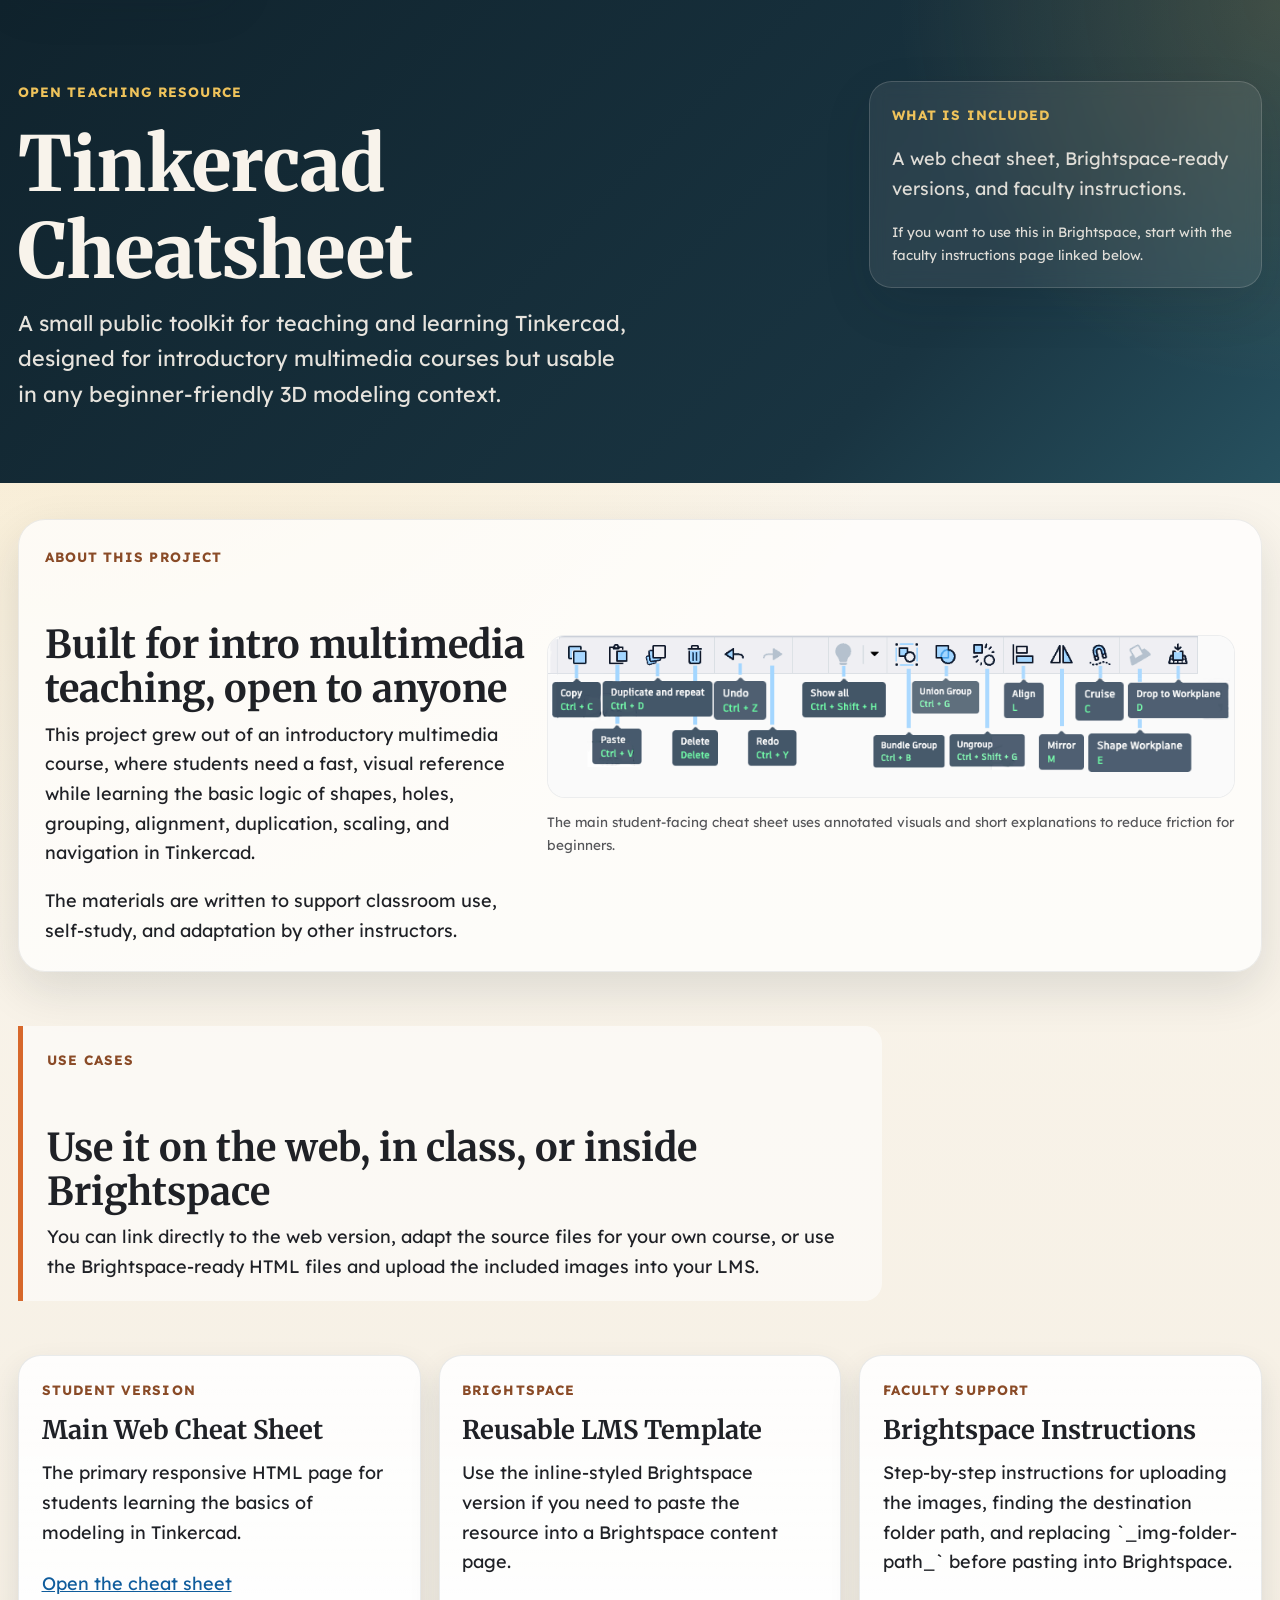
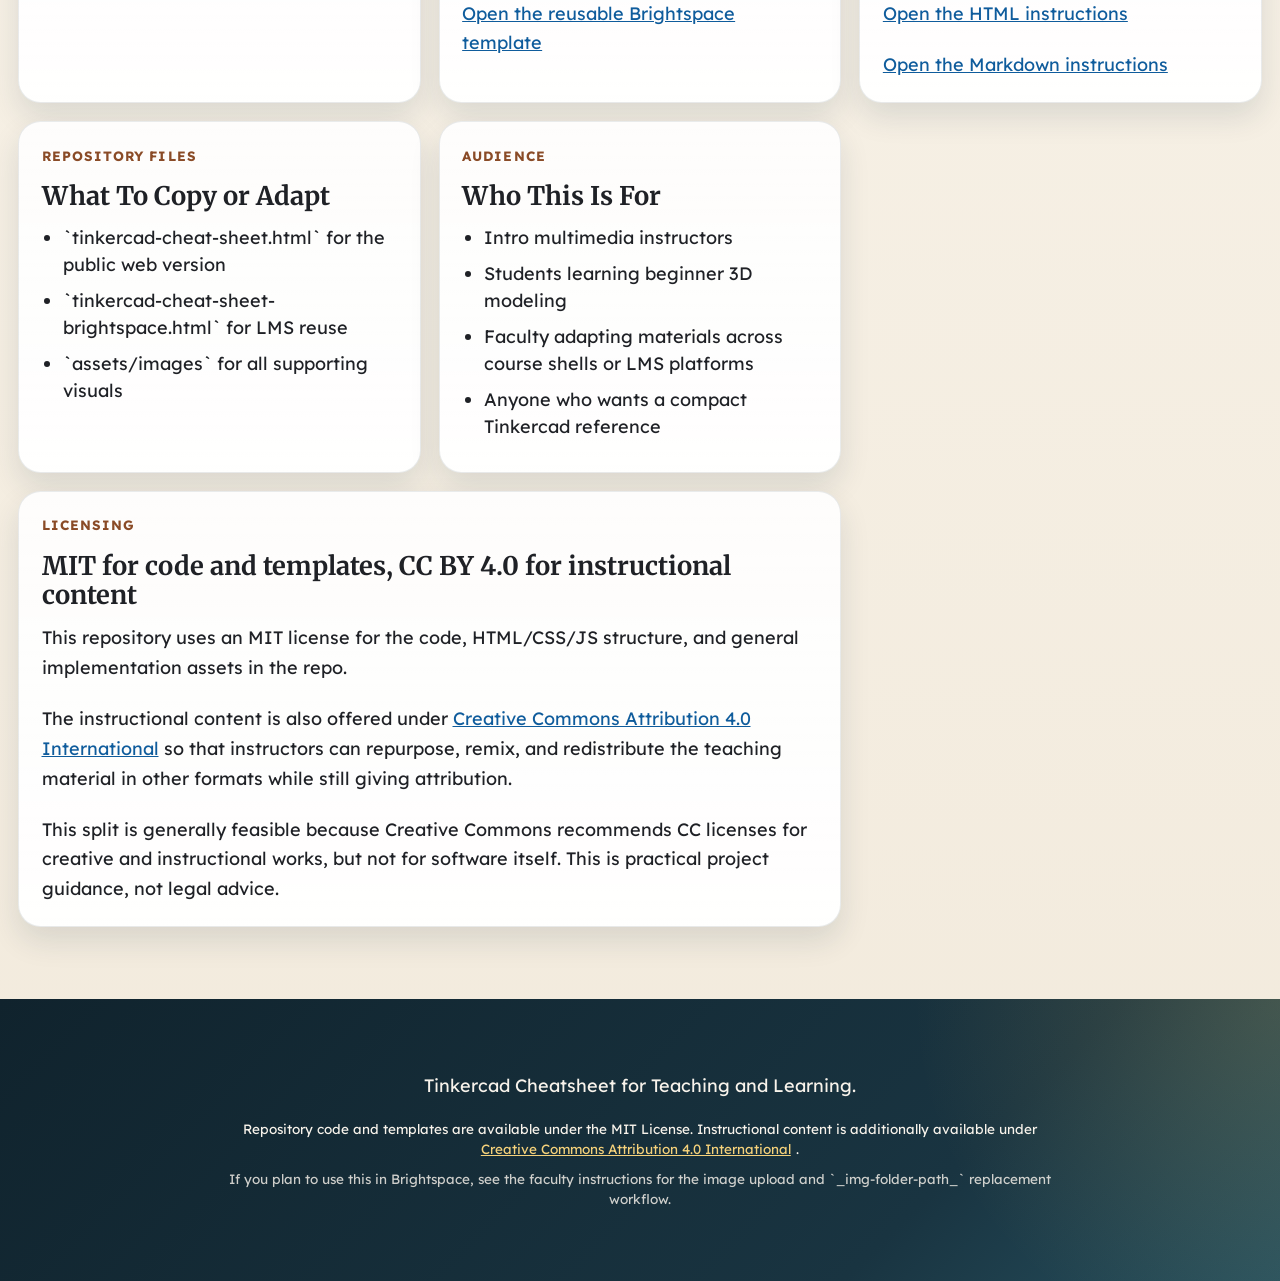
==== index.html @ 327bbe64 "added index and readme explaining the repo" ====
<!doctype html>
<html lang="en">
  <head>
    <meta charset="utf-8" />
    <meta name="viewport" content="width=device-width, initial-scale=1" />
    <title>Tinkercad Cheatsheet for Teaching and Learning</title>
    <meta
      name="description"
      content="A public Tinkercad teaching kit with a student-facing cheat sheet, Brightspace-ready versions, and faculty instructions."
    />
    <link rel="stylesheet" href="./assets/tinkercad-base.css" />
    <link rel="stylesheet" href="./assets/tinkercad-cheat-sheet.css" />
  </head>
  <body>
    <a class="skip-link" href="#main">Skip to main content</a>

    <header class="section section-header hero">
      <div class="container hero-layout">
        <div class="hero-copy">
          <p class="eyebrow">Open Teaching Resource</p>
          <h1>Tinkercad Cheatsheet</h1>
          <p class="hero-text">
            A small public toolkit for teaching and learning Tinkercad, designed for introductory
            multimedia courses but usable in any beginner-friendly 3D modeling context.
          </p>
        </div>

        <aside class="hero-note">
          <p class="note-label">What Is Included</p>
          <p class="platform-note">A web cheat sheet, Brightspace-ready versions, and faculty instructions.</p>
          <p class="note-small">
            If you want to use this in Brightspace, start with the faculty instructions page linked
            below.
          </p>
        </aside>
      </div>
    </header>

    <main id="main" class="section section-main">
      <div class="container">
        <section class="toolbar-card" aria-labelledby="aboutHeading">
          <div class="toolbar-copy">
            <p class="card-kicker">About This Project</p>
            <h2 id="aboutHeading">Built for intro multimedia teaching, open to anyone</h2>
            <p>
              This project grew out of an introductory multimedia course, where students need a
              fast, visual reference while learning the basic logic of shapes, holes, grouping,
              alignment, duplication, scaling, and navigation in Tinkercad.
            </p>
            <p>
              The materials are written to support classroom use, self-study, and adaptation by
              other instructors.
            </p>
          </div>
          <figure class="toolbar-figure">
            <img
              src="./assets/images/tinkercad-menu.png"
              alt="Annotated Tinkercad toolbar image used in the cheat sheet."
            />
            <figcaption>
              The main student-facing cheat sheet uses annotated visuals and short explanations to
              reduce friction for beginners.
            </figcaption>
          </figure>
        </section>

        <section class="section-intro">
          <div class="intro-panel">
            <p class="card-kicker">Use Cases</p>
            <h2>Use it on the web, in class, or inside Brightspace</h2>
            <p>
              You can link directly to the web version, adapt the source files for your own course,
              or use the Brightspace-ready HTML files and upload the included images into your LMS.
            </p>
          </div>
        </section>

        <section class="cards" aria-label="Project resources">
          <article class="card">
            <p class="card-kicker">Student Version</p>
            <h3>Main Web Cheat Sheet</h3>
            <p>
              The primary responsive HTML page for students learning the basics of modeling in
              Tinkercad.
            </p>
            <p><a href="./tinkercad-cheat-sheet.html">Open the cheat sheet</a></p>
          </article>

          <article class="card">
            <p class="card-kicker">Brightspace</p>
            <h3>Reusable LMS Template</h3>
            <p>
              Use the inline-styled Brightspace version if you need to paste the resource into a
              Brightspace content page.
            </p>
            <p><a href="./tinkercad-cheat-sheet-brightspace.html">Open the reusable Brightspace template</a></p>
          </article>

          <article class="card">
            <p class="card-kicker">Faculty Support</p>
            <h3>Brightspace Instructions</h3>
            <p>
              Step-by-step instructions for uploading the images, finding the destination folder
              path, and replacing `_img-folder-path_` before pasting into Brightspace.
            </p>
            <p><a href="./BRIGHTSPACE-FACULTY-INSTRUCTIONS.html">Open the HTML instructions</a></p>
            <p><a href="./BRIGHTSPACE-FACULTY-INSTRUCTIONS.md">Open the Markdown instructions</a></p>
          </article>

          <article class="card">
            <p class="card-kicker">Repository Files</p>
            <h3>What To Copy or Adapt</h3>
            <ul>
              <li>`tinkercad-cheat-sheet.html` for the public web version</li>
              <li>`tinkercad-cheat-sheet-brightspace.html` for LMS reuse</li>
              <li>`assets/images` for all supporting visuals</li>
            </ul>
          </article>

          <article class="card">
            <p class="card-kicker">Audience</p>
            <h3>Who This Is For</h3>
            <ul>
              <li>Intro multimedia instructors</li>
              <li>Students learning beginner 3D modeling</li>
              <li>Faculty adapting materials across course shells or LMS platforms</li>
              <li>Anyone who wants a compact Tinkercad reference</li>
            </ul>
          </article>

          <article class="card card-wide">
            <p class="card-kicker">Licensing</p>
            <h3>MIT for code and templates, CC BY 4.0 for instructional content</h3>
            <p>
              This repository uses an MIT license for the code, HTML/CSS/JS structure, and general
              implementation assets in the repo.
            </p>
            <p>
              The instructional content is also offered under
              <a href="https://creativecommons.org/licenses/by/4.0/">Creative Commons Attribution 4.0 International</a>
              so that instructors can repurpose, remix, and redistribute the teaching material in
              other formats while still giving attribution.
            </p>
            <p>
              This split is generally feasible because Creative Commons recommends CC licenses for
              creative and instructional works, but not for software itself. This is practical
              project guidance, not legal advice.
            </p>
          </article>
        </section>
      </div>
    </main>

    <footer class="section section-footer">
      <div class="container footer-layout">
        <div class="footer-copy">
          <p>Tinkercad Cheatsheet for Teaching and Learning.</p>
          <p class="footer-license">
            Repository code and templates are available under the MIT License. Instructional content
            is additionally available under
            <a href="https://creativecommons.org/licenses/by/4.0/">Creative Commons Attribution 4.0 International</a><img src="https://mirrors.creativecommons.org/presskit/icons/cc.svg" alt="" style="max-width: 1em; max-height: 1em; margin-left: 0.2em;" /><img src="https://mirrors.creativecommons.org/presskit/icons/by.svg" alt="" style="max-width: 1em; max-height: 1em; margin-left: 0.2em;" />.
          </p>
          <p class="footer-note">
            If you plan to use this in Brightspace, see the faculty instructions for the image
            upload and `_img-folder-path_` replacement workflow.
          </p>
        </div>
      </div>
    </footer>
  </body>
</html>
---- assets/tinkercad-base.css ----
@import url("https://fonts.googleapis.com/css2?family=Lexend:wght@100..900&family=Merriweather:wght@300..900&display=swap");

/*
  Adapted from:
  https://github.com/profstein/Base-Responsive-Page/blob/master/css/base.css
*/

:root {
  --primary-color: #1f2126;
  --primary-bg: #f5efe4;
  --secondary-color: #fbf8f2;
  --secondary-bg: #193441;
  --accent-color: #d7682b;
  --accent-color2: #efc35b;
  --link-color: #0f5c9c;
  --link-hover-color: #0a4371;
  --link-visited-color: #5d3d8f;
  --button-bg: var(--accent-color);
  --button-hover-bg: #bb5320;
  --button-text-color: #ffffff;
  --secondary-link-color: #f6d27b;
  --secondary-link-hover-color: #ffe5a9;
  --secondary-link-visited-color: #f4caa2;
  --headerFooter-color: #f8f3eb;
  --headerFooter-bg: #10232d;
  --font-primary: "Lexend", sans-serif;
  --font-heading: "Merriweather", serif;
  --font-size-base: 18px;
  --text-size-xs: 0.56rem;
  --text-size-sm: 0.75rem;
  --text-size-md: 1rem;
  --text-size-lg: 1.33rem;
  --text-size-xl: 1.78rem;
  --text-size-2xl: 2.37rem;
  --text-size-3xl: 3.16rem;
  --text-size-4xl: 4.21rem;
  --spacing-xs: calc(var(--font-size-base) * 0.25);
  --spacing-sm: calc(var(--font-size-base) * 0.5);
  --spacing-md: calc(var(--font-size-base) * 1);
  --spacing-lg: calc(var(--font-size-base) * 2);
  --spacing-xl: calc(var(--font-size-base) * 3);
  --spacing-2xl: calc(var(--font-size-base) * 4);
  --surface-shadow: 0 18px 48px rgba(16, 35, 45, 0.12);
  --card-shadow: 0 14px 30px rgba(25, 52, 65, 0.12);
  --line-color: rgba(16, 35, 45, 0.14);
}

*,
*::before,
*::after {
  box-sizing: border-box;
}

html {
  font-size: var(--font-size-base);
  scroll-behavior: smooth;
}

body {
  margin: 0;
  font-family: var(--font-primary);
  font-size: var(--text-size-md);
  line-height: 1.65;
  color: var(--primary-color);
  background:
    radial-gradient(circle at top left, rgba(239, 195, 91, 0.26), transparent 32%),
    linear-gradient(180deg, #fbf7ef 0%, #f2eadc 100%);
}

audio,
canvas,
iframe,
img,
svg,
video {
  vertical-align: middle;
  max-width: 100%;
  height: auto;
}

svg {
  font: inherit;
}

p,
ul,
ol {
  margin-top: 0;
}

p {
  margin-bottom: var(--spacing-md);
}

ul,
ol {
  margin-bottom: var(--spacing-md);
  padding-left: 1.2rem;
}

li {
  margin-bottom: var(--spacing-sm);
  line-height: 1.5;
}

h1,
h2,
h3,
h4,
h5 {
  font-family: var(--font-heading);
  line-height: 1.15;
  margin-top: var(--spacing-xl);
  margin-bottom: var(--spacing-sm);
}

h1 {
  margin-top: 0;
  font-size: clamp(2.5rem, 6vw, var(--text-size-4xl));
  font-weight: 800;
}

h2 {
  font-size: clamp(1.7rem, 3vw, var(--text-size-2xl));
}

h3 {
  font-size: clamp(1.25rem, 2vw, var(--text-size-xl));
}

a {
  color: var(--link-color);
}

a:visited {
  color: var(--link-visited-color);
}

a:hover,
a:focus {
  color: var(--link-hover-color);
}

button,
.btn {
  font: inherit;
  background: var(--button-bg);
  color: var(--button-text-color);
  border: none;
  border-radius: 999px;
  cursor: pointer;
  padding: 0.75rem 1rem;
  line-height: 1.2;
  transition:
    transform 180ms ease,
    background-color 180ms ease,
    box-shadow 180ms ease;
}

button:hover,
button:focus,
.btn:hover,
.btn:focus {
  background: var(--button-hover-bg);
  box-shadow: 0 10px 20px rgba(215, 104, 43, 0.24);
}

.skip-link {
  position: absolute;
  left: 0.75rem;
  top: -4rem;
  z-index: 1000;
  background: #ffffff;
  color: var(--primary-color);
  padding: 0.75rem 1rem;
  border-radius: 0.5rem;
  text-decoration: none;
  box-shadow: var(--surface-shadow);
}

.skip-link:focus {
  top: 0.75rem;
}
---- assets/tinkercad-cheat-sheet.css ----
/*
  Layout and card system adapted from:
  https://github.com/profstein/Base-Responsive-Page/blob/master/css/demo-style.css
*/

.section {
  width: 100%;
  padding-block: var(--spacing-2xl);
}

.container {
  width: min(100% - (2 * var(--spacing-md)), 90rem);
  margin-inline: auto;
}

.section-header,
.section-footer {
  color: var(--headerFooter-color);
  background:
    radial-gradient(circle at top right, rgba(239, 195, 91, 0.18), transparent 28%),
    linear-gradient(135deg, #10232d 0%, #193441 72%, #27515f 100%);
}

.hero {
  padding-top: calc(var(--spacing-2xl) + var(--spacing-sm));
  padding-bottom: var(--spacing-xl);
}

.hero-layout {
  display: grid;
  gap: var(--spacing-lg);
  align-items: start;
}

.hero-copy {
  max-width: 40rem;
}

.eyebrow,
.card-kicker,
.note-label,
.mini-heading {
  font-size: var(--text-size-sm);
  font-weight: 700;
  letter-spacing: 0.08em;
  text-transform: uppercase;
}

.eyebrow,
.note-label {
  color: var(--accent-color2);
}

.hero-text {
  font-size: clamp(1.05rem, 2vw, 1.2rem);
  max-width: 34rem;
  color: rgba(248, 243, 235, 0.92);
}

.idea-strip {
  display: flex;
  flex-wrap: wrap;
  gap: 0.75rem;
  margin-top: var(--spacing-md);
}

.idea-pill {
  display: inline-flex;
  align-items: center;
  min-height: 2.75rem;
  padding: 0.6rem 0.95rem;
  border-radius: 999px;
  background: rgba(248, 243, 235, 0.12);
  border: 1px solid rgba(248, 243, 235, 0.18);
  font-size: 0.95rem;
}

.hero-note {
  background: rgba(248, 243, 235, 0.08);
  border: 1px solid rgba(248, 243, 235, 0.16);
  border-radius: 1.25rem;
  padding: 1.2rem;
  box-shadow: var(--surface-shadow);
  backdrop-filter: blur(8px);
}

.platform-note,
.note-small {
  color: rgba(248, 243, 235, 0.88);
}

.note-small {
  font-size: var(--text-size-sm);
  margin-bottom: 0;
}

.toggle-row {
  display: flex;
  gap: 0.65rem;
  margin-bottom: 0.85rem;
}

.toggle-button {
  min-width: 6rem;
  background: rgba(248, 243, 235, 0.12);
  border: 1px solid rgba(248, 243, 235, 0.22);
  box-shadow: none;
}

.toggle-button:hover,
.toggle-button:focus {
  background: rgba(248, 243, 235, 0.2);
  box-shadow: none;
}

.toggle-button.is-active {
  background: var(--accent-color);
  border-color: transparent;
}

.section-main {
  padding-top: var(--spacing-lg);
}

.toolbar-card {
  display: grid;
  gap: var(--spacing-md);
  margin-bottom: var(--spacing-xl);
  padding: clamp(1.2rem, 2vw, 2rem);
  background: rgba(255, 255, 255, 0.72);
  border: 1px solid rgba(16, 35, 45, 0.08);
  border-radius: 1.5rem;
  box-shadow: var(--surface-shadow);
}

.toolbar-copy p:last-child,
.intro-panel p:last-child,
.card p:last-child,
.card ul:last-child,
.card ol:last-child {
  margin-bottom: 0;
}

.toolbar-figure {
  margin: 0;
}

.toolbar-figure img {
  width: 100%;
  border-radius: 1rem;
  border: 1px solid rgba(16, 35, 45, 0.08);
  background: #ffffff;
}

.toolbar-figure figcaption {
  margin-top: 0.75rem;
  font-size: var(--text-size-sm);
  color: rgba(31, 33, 38, 0.76);
}

.inline-tool {
  margin: 0;
  display: flex;
  flex-direction: column;
  align-items: center;
  justify-content: flex-start;
  gap: 0.55rem;
}

.inline-tool img {
  display: block;
  object-fit: contain;
  filter: drop-shadow(0 6px 14px rgba(16, 35, 45, 0.12));
}

.inline-tool figcaption {
  font-size: var(--text-size-sm);
  font-weight: 700;
  text-align: center;
  line-height: 1.3;
}

.section-intro {
  margin-bottom: var(--spacing-xl);
}

.intro-panel {
  max-width: 48rem;
  padding: 1.25rem 1.35rem 1.1rem;
  border-left: 5px solid var(--accent-color);
  background: rgba(255, 255, 255, 0.55);
  border-radius: 0 1rem 1rem 0;
}

.cards {
  display: grid;
  gap: var(--spacing-md);
  grid-template-columns: 1fr;
}

.card {
  display: flex;
  flex-direction: column;
  gap: 0.2rem;
  padding: 1.25rem;
  border-radius: 1.25rem;
  color: var(--primary-color);
  background:
    linear-gradient(180deg, rgba(255, 255, 255, 0.88), rgba(255, 255, 255, 0.98)),
    var(--primary-bg);
  border: 1px solid rgba(16, 35, 45, 0.09);
  box-shadow: var(--card-shadow);
  transition:
    transform 180ms ease,
    box-shadow 180ms ease,
    border-color 180ms ease;
}

.card:hover {
  transform: translateY(-4px);
  box-shadow: 0 20px 36px rgba(16, 35, 45, 0.14);
  border-color: rgba(215, 104, 43, 0.28);
}

.card h3 {
  margin-top: 0;
}

.card-kicker {
  margin-bottom: 0.65rem;
  color: #8a4b27;
}

.card-command-strip {
  display: flex;
  flex-wrap: wrap;
  gap: 0.8rem;
  margin: 0.15rem 0 0.75rem;
  padding: 0.8rem;
  border-radius: 1rem;
  background: rgba(16, 35, 45, 0.04);
}

.inline-tool {
  min-width: 4.5rem;
}

.inline-tool img {
  width: auto;
  max-width: 4.25rem;
  max-height: 3.5rem;
}

.inline-tool-tall img {
  max-height: 5rem;
}

.demo-grid {
  display: grid;
  gap: 0.85rem;
  margin: 0.15rem 0 0.9rem;
}

.demo-grid-two {
  grid-template-columns: repeat(2, minmax(0, 1fr));
}

.demo-figure {
  margin: 0.15rem 0 0.9rem;
  padding: 0.8rem;
  border-radius: 1rem;
  background: rgba(16, 35, 45, 0.04);
}

.demo-figure img {
  display: block;
  width: 100%;
  border-radius: 0.75rem;
  border: 1px solid rgba(16, 35, 45, 0.08);
  background: #ffffff;
}

.demo-figure figcaption {
  margin-top: 0.55rem;
  font-size: var(--text-size-sm);
  line-height: 1.35;
  color: rgba(31, 33, 38, 0.8);
}

.mini-heading {
  margin: 0.4rem 0 0.35rem;
  color: #7a583f;
}

.result-line {
  padding: 0.65rem 0.8rem;
  border-radius: 0.85rem;
  background: rgba(239, 195, 91, 0.18);
}

.shortcut-list {
  list-style: none;
  padding-left: 0;
}

.shortcut {
  display: inline-flex;
  align-items: center;
  margin-right: 0.45rem;
  margin-bottom: 0.35rem;
  padding: 0.22rem 0.55rem;
  border-radius: 999px;
  border: 1px solid rgba(16, 35, 45, 0.12);
  background: rgba(16, 35, 45, 0.05);
  font-size: var(--text-size-sm);
  font-weight: 700;
  white-space: nowrap;
}

.footer-layout {
  display: flex;
  justify-content: center;
  text-align: center;
}

.footer-copy {
  max-width: 46rem;
}

.footer-layout p {
  max-width: 46rem;
}

.footer-license,
.footer-note {
  font-size: var(--text-size-sm);
  line-height: 1.5;
}

.footer-license {
  margin-bottom: 0.5rem;
}

.footer-license a,
.footer-note a {
  color: var(--secondary-link-color);
}

.footer-license a:hover,
.footer-note a:hover {
  color: var(--secondary-link-hover-color);
}

.footer-license a:visited,
.footer-note a:visited {
  color: var(--secondary-link-visited-color);
}

.footer-note {
  margin-bottom: 0;
  color: rgba(248, 243, 235, 0.82);
}

@media (min-width: 700px) {
  .toolbar-card {
    grid-template-columns: minmax(0, 0.95fr) minmax(0, 1.35fr);
    align-items: center;
  }

  .cards {
    grid-template-columns: repeat(2, minmax(0, 1fr));
  }
}

@media (min-width: 980px) {
  .hero-layout {
    grid-template-columns: minmax(0, 1.35fr) minmax(17rem, 0.65fr);
  }

  .cards {
    grid-template-columns: repeat(3, minmax(0, 1fr));
  }

  .card-wide {
    grid-column: span 2;
  }
}

@media (min-width: 1380px) {
  .cards {
    grid-template-columns: repeat(4, minmax(0, 1fr));
  }

  .card-wide {
    grid-column: span 2;
  }
}

@media (max-width: 699px) {
  .section {
    padding-block: var(--spacing-lg);
  }

  .hero {
    padding-top: var(--spacing-xl);
  }

  .toggle-row {
    flex-wrap: wrap;
  }

  .demo-grid-two {
    grid-template-columns: 1fr;
  }
}

@media print {
  body {
    background: #ffffff;
  }

  .section-header,
  .section-footer {
    background: #ffffff;
    color: #000000;
  }

  .hero-note,
  .toolbar-card,
  .intro-panel,
  .card {
    box-shadow: none;
    border: 1px solid #cccccc;
    background: #ffffff;
  }

  .toggle-row {
    display: none;
  }

  .card:hover {
    transform: none;
  }
}
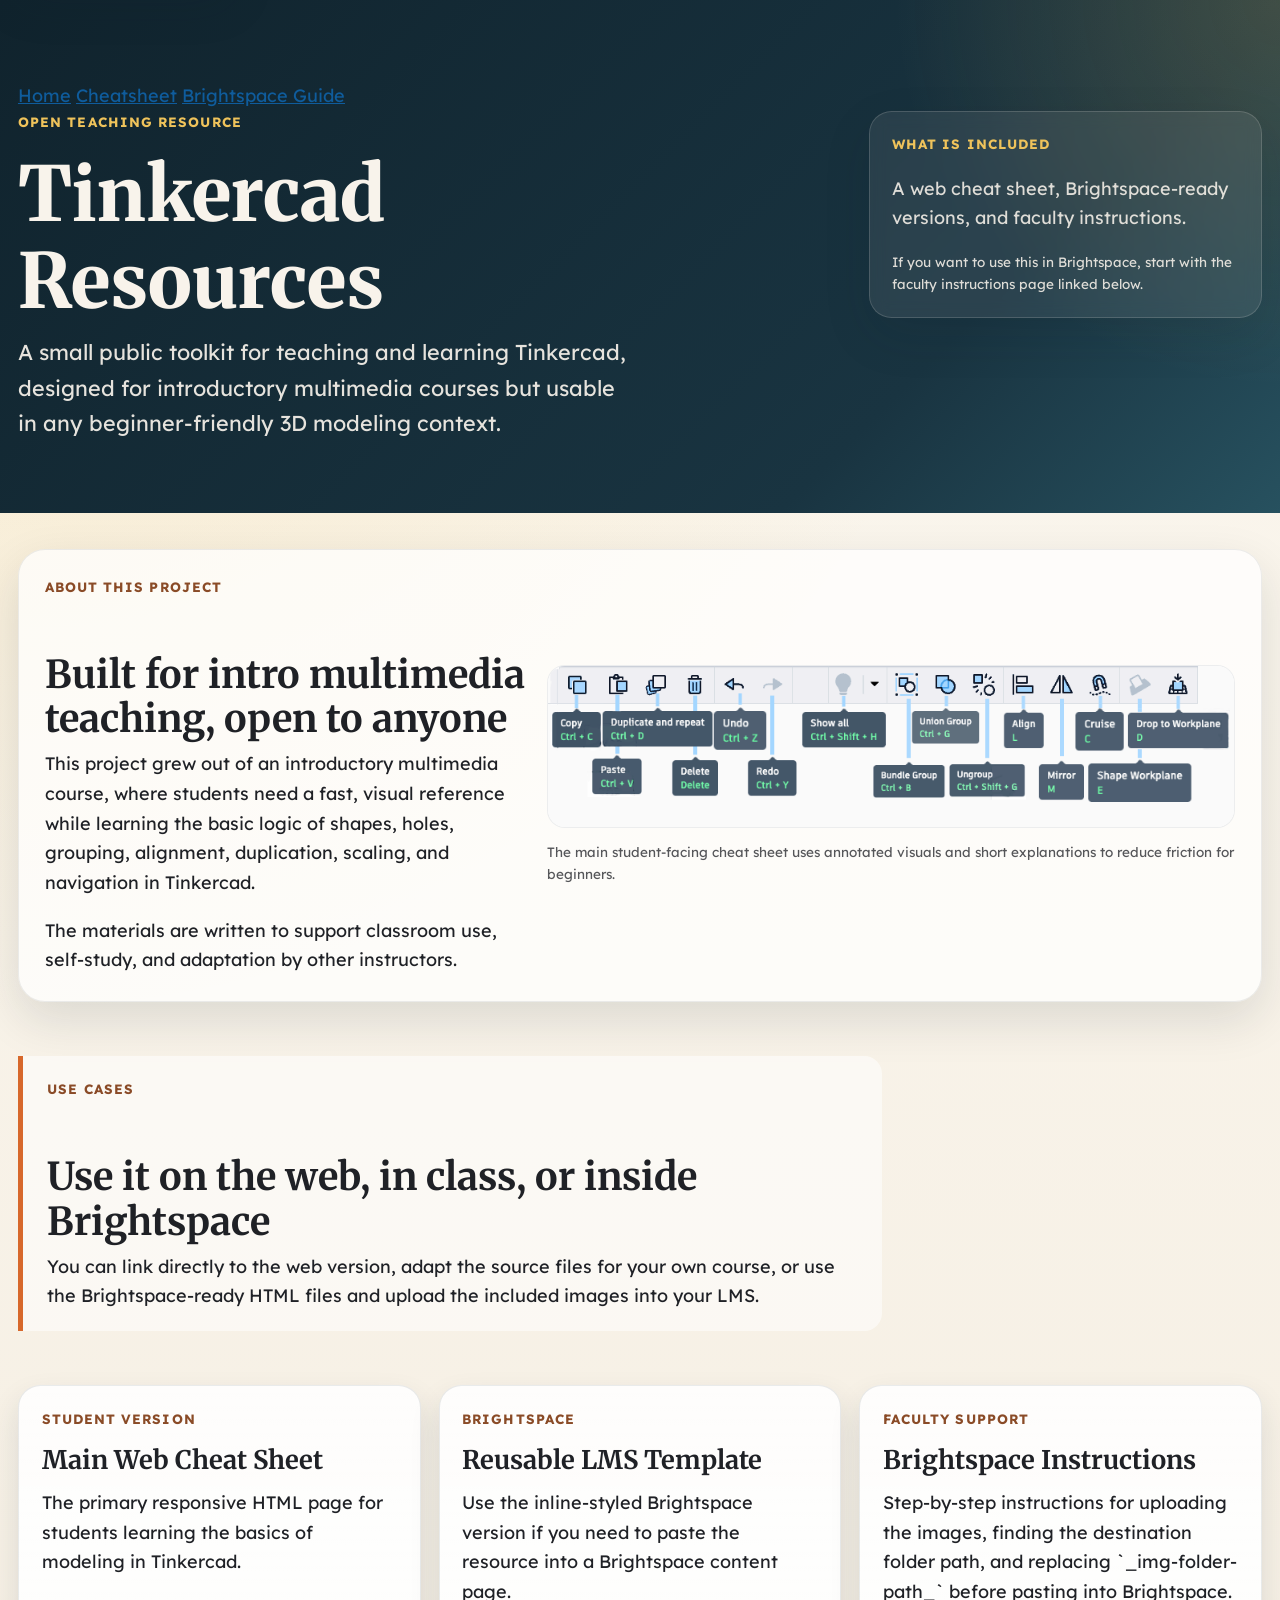
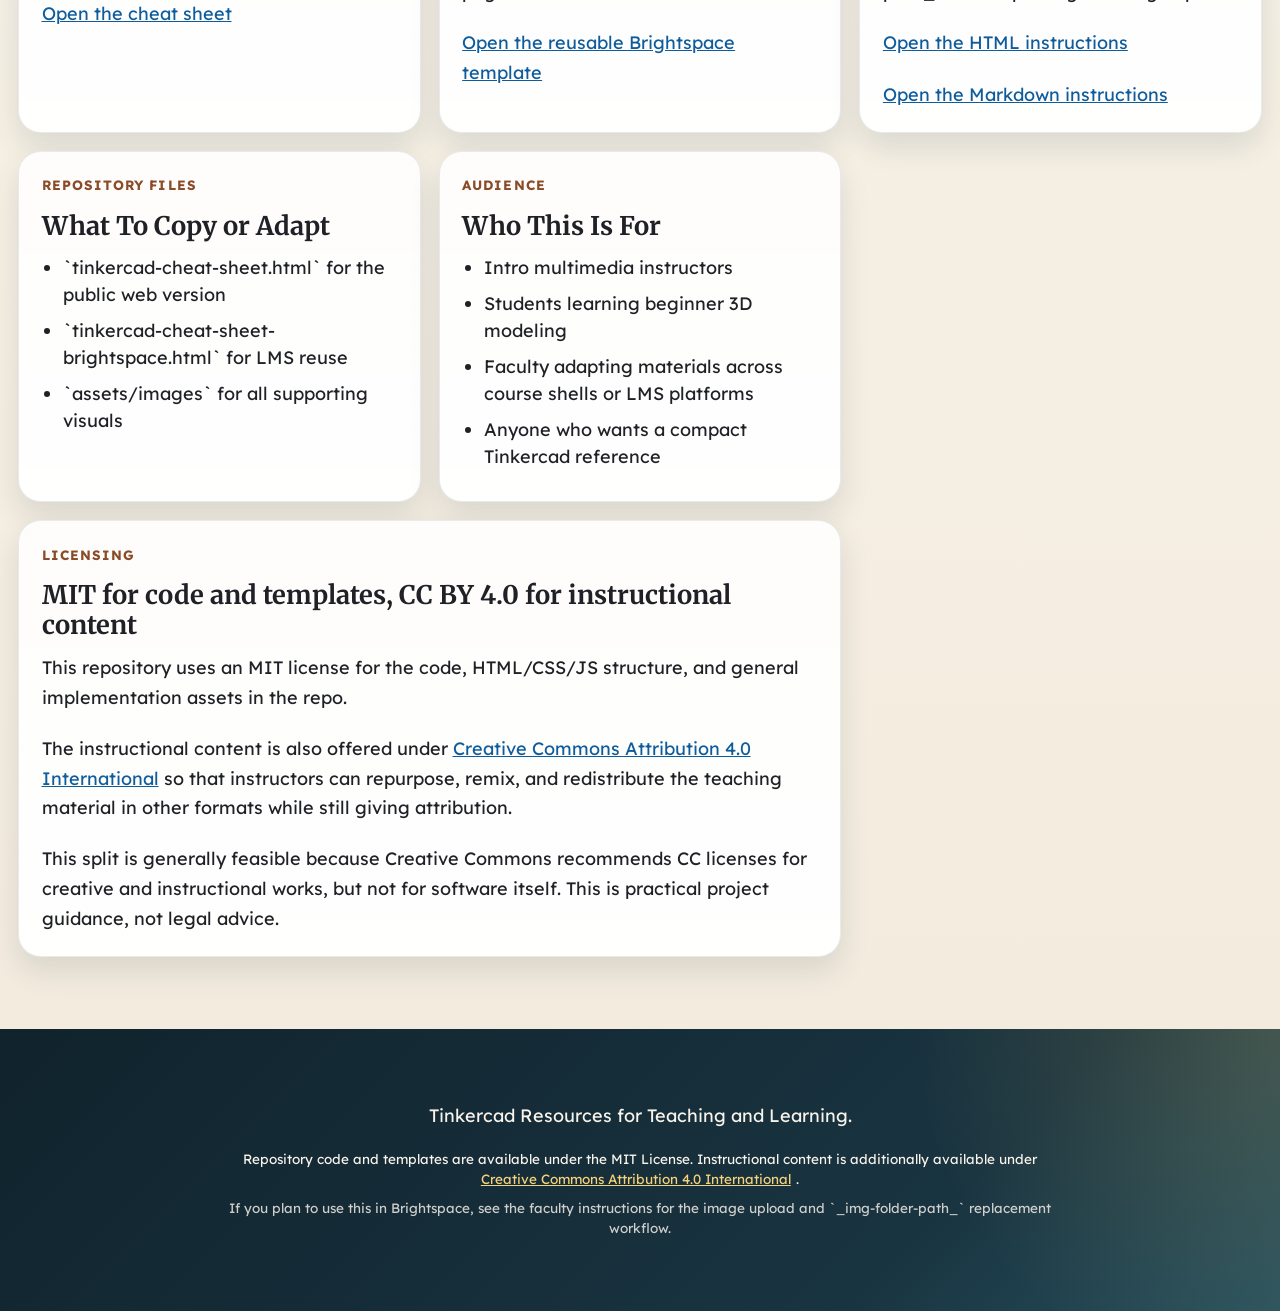
==== commit 4dccee46: "added nav and cleaned up syntax" ====
--- a/index.html
+++ b/index.html
@@ -1,24 +1,31 @@
-<!doctype html>
+<!DOCTYPE html>
 <html lang="en">
   <head>
-    <meta charset="utf-8" />
-    <meta name="viewport" content="width=device-width, initial-scale=1" />
-    <title>Tinkercad Cheatsheet for Teaching and Learning</title>
+    <meta charset="utf-8">
+    <meta name="viewport" content="width=device-width, initial-scale=1">
+    <title>Tinkercad Resources</title>
     <meta
       name="description"
       content="A public Tinkercad teaching kit with a student-facing cheat sheet, Brightspace-ready versions, and faculty instructions."
-    />
-    <link rel="stylesheet" href="./assets/tinkercad-base.css" />
-    <link rel="stylesheet" href="./assets/tinkercad-cheat-sheet.css" />
+    >
+    <link rel="stylesheet" href="./assets/tinkercad-base.css">
+    <link rel="stylesheet" href="./assets/tinkercad-cheat-sheet.css">
   </head>
   <body>
     <a class="skip-link" href="#main">Skip to main content</a>
 
-    <header class="section section-header hero">
+    <header class="section section-header hero hero-with-nav">
+      <div class="container project-nav-wrap">
+        <nav class="project-nav" aria-label="Project navigation">
+          <a href="./index.html">Home</a>
+          <a href="./tinkercad-cheat-sheet.html">Cheatsheet</a>
+          <a href="./BRIGHTSPACE-FACULTY-INSTRUCTIONS.html">Brightspace Guide</a>
+        </nav>
+      </div>
       <div class="container hero-layout">
         <div class="hero-copy">
           <p class="eyebrow">Open Teaching Resource</p>
-          <h1>Tinkercad Cheatsheet</h1>
+          <h1>Tinkercad Resources</h1>
           <p class="hero-text">
             A small public toolkit for teaching and learning Tinkercad, designed for introductory
             multimedia courses but usable in any beginner-friendly 3D modeling context.
@@ -56,7 +63,7 @@
             <img
               src="./assets/images/tinkercad-menu.png"
               alt="Annotated Tinkercad toolbar image used in the cheat sheet."
-            />
+            >
             <figcaption>
               The main student-facing cheat sheet uses annotated visuals and short explanations to
               reduce friction for beginners.
@@ -154,11 +161,11 @@
     <footer class="section section-footer">
       <div class="container footer-layout">
         <div class="footer-copy">
-          <p>Tinkercad Cheatsheet for Teaching and Learning.</p>
+          <p>Tinkercad Resources for Teaching and Learning.</p>
           <p class="footer-license">
             Repository code and templates are available under the MIT License. Instructional content
             is additionally available under
-            <a href="https://creativecommons.org/licenses/by/4.0/">Creative Commons Attribution 4.0 International</a><img src="https://mirrors.creativecommons.org/presskit/icons/cc.svg" alt="" style="max-width: 1em; max-height: 1em; margin-left: 0.2em;" /><img src="https://mirrors.creativecommons.org/presskit/icons/by.svg" alt="" style="max-width: 1em; max-height: 1em; margin-left: 0.2em;" />.
+            <a href="https://creativecommons.org/licenses/by/4.0/">Creative Commons Attribution 4.0 International</a><img src="https://mirrors.creativecommons.org/presskit/icons/cc.svg" alt="" style="max-width: 1em; max-height: 1em; margin-left: 0.2em;"><img src="https://mirrors.creativecommons.org/presskit/icons/by.svg" alt="" style="max-width: 1em; max-height: 1em; margin-left: 0.2em;">.
           </p>
           <p class="footer-note">
             If you plan to use this in Brightspace, see the faculty instructions for the image
